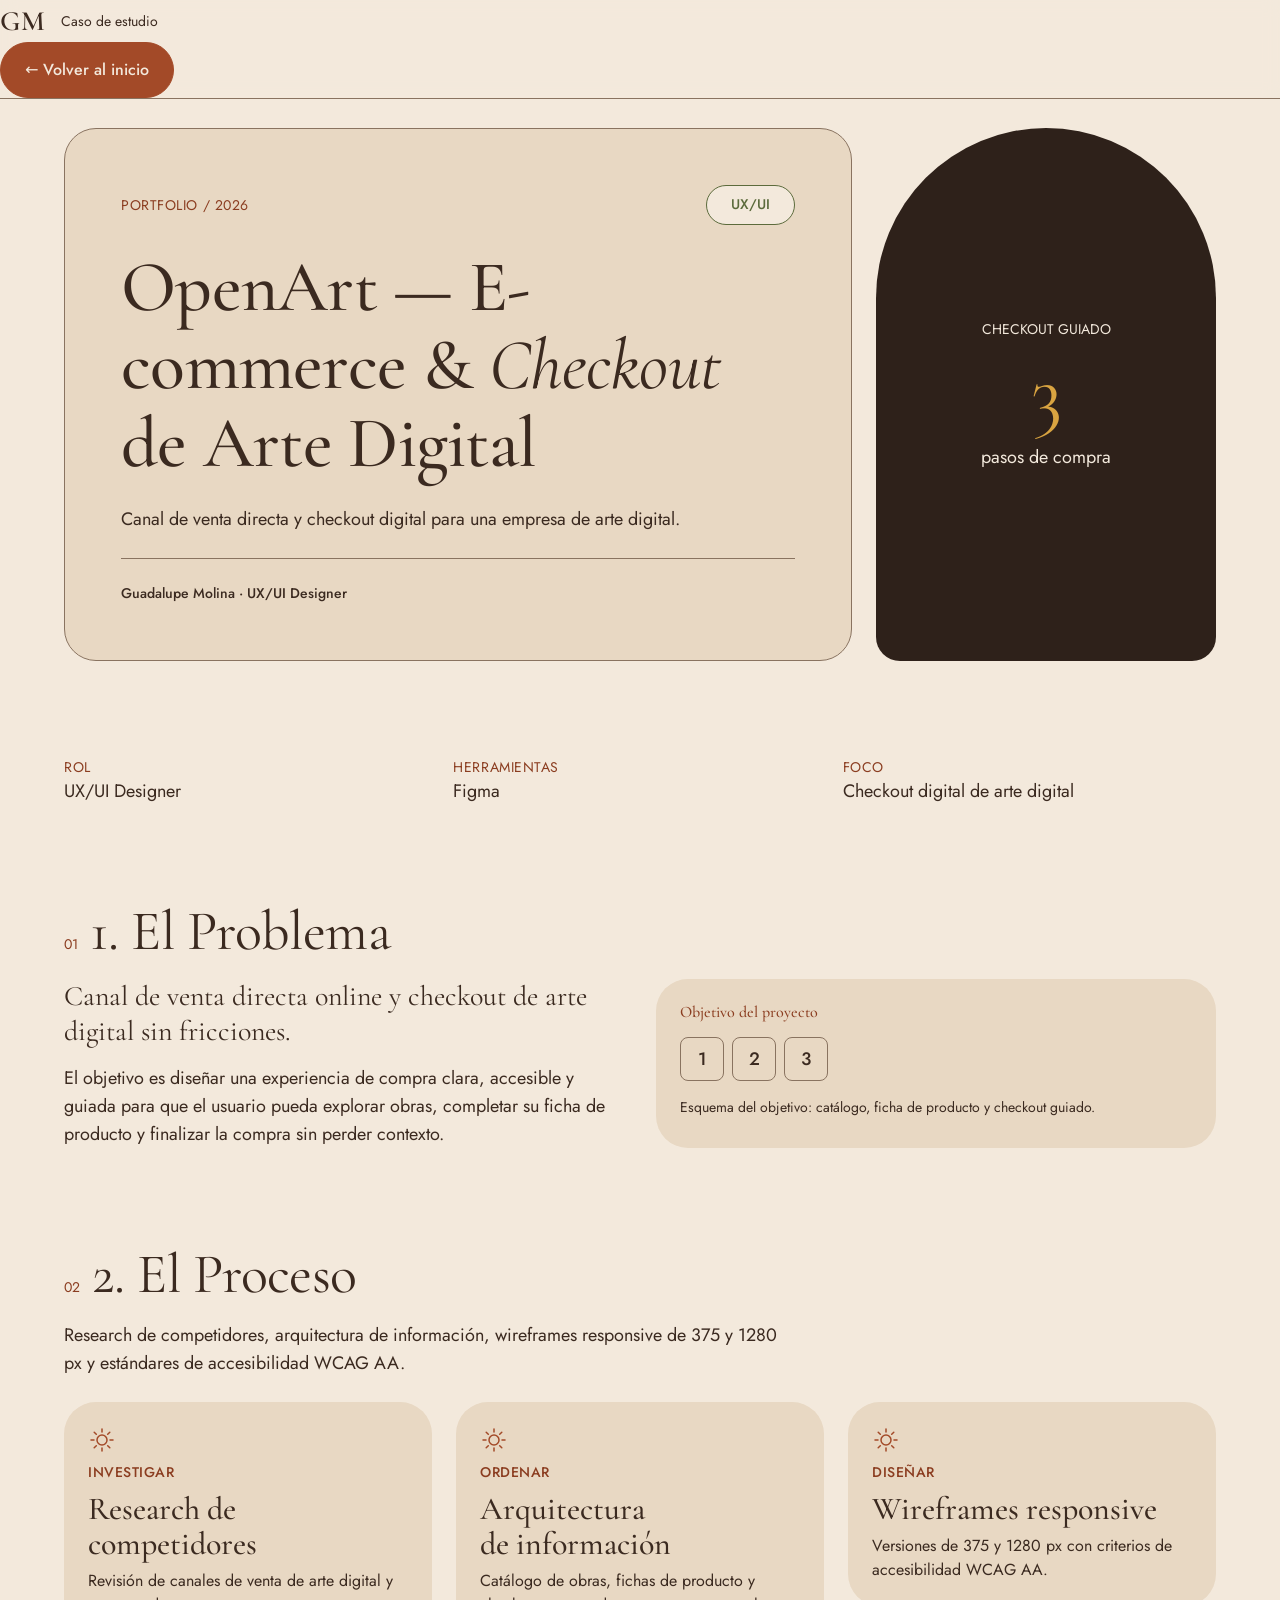
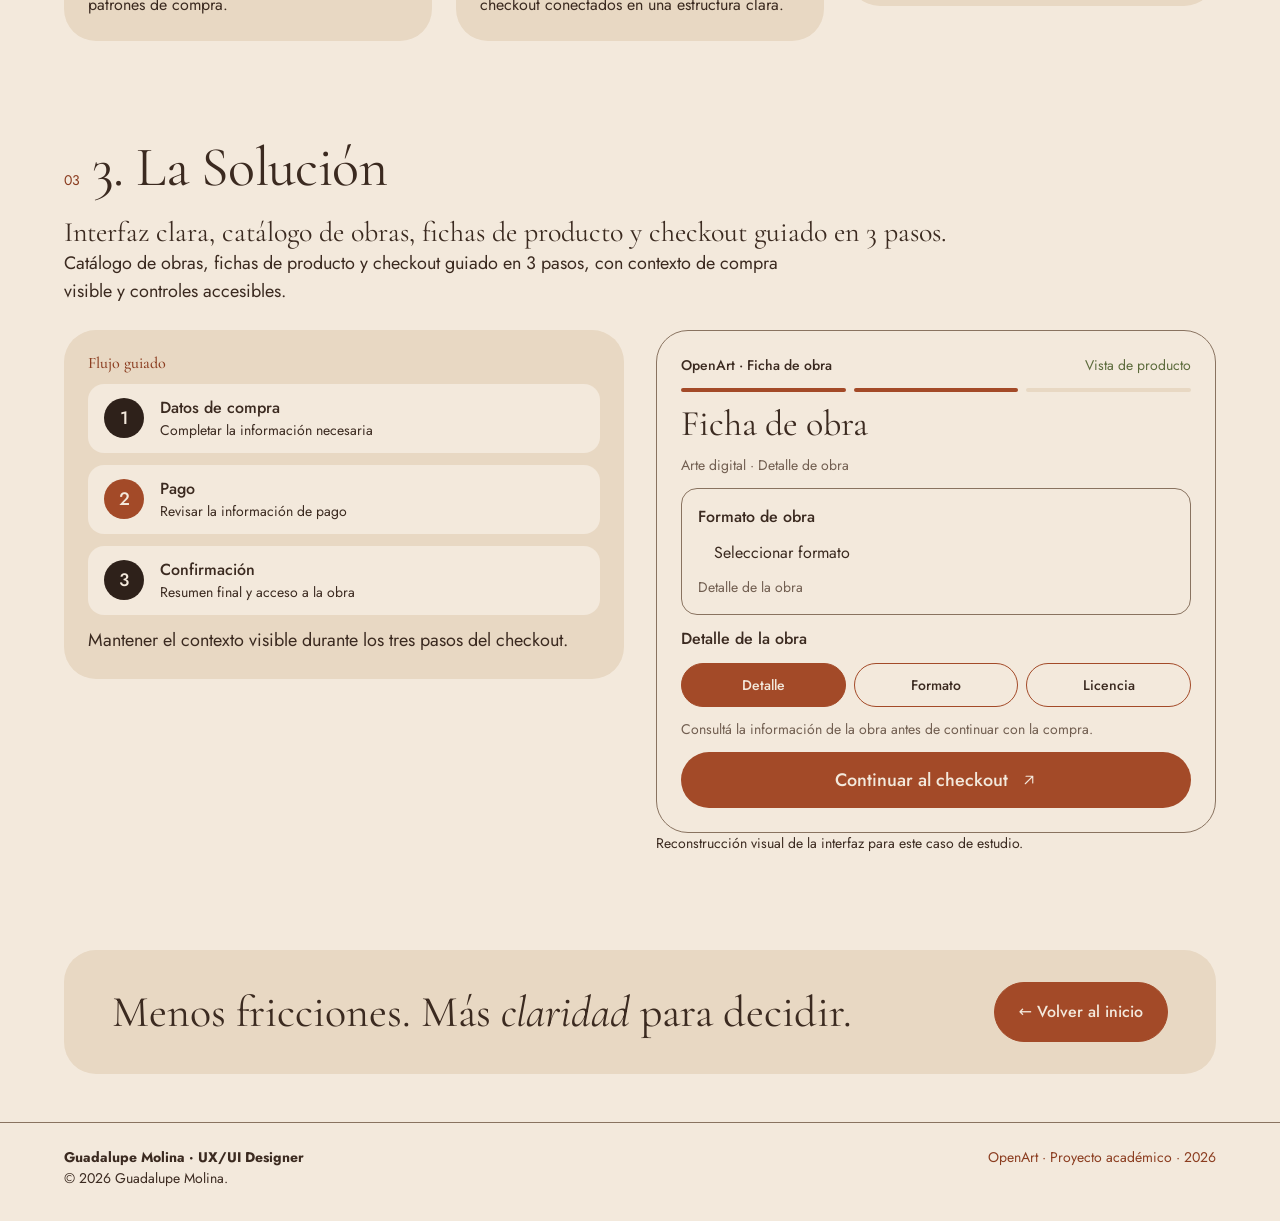
==== caso-openart.html @ b8a9cc5d "maquetas de la interfaz en el caso OpenArt y README actualizado" ====
<!DOCTYPE html>
<html lang="es">
<head>
  <meta charset="utf-8">
  <meta name="viewport" content="width=device-width, initial-scale=1">
  <title>OpenArt: E-commerce y checkout de arte digital · Caso de estudio</title>
  <meta name="description" content="Canal de venta directa y checkout guiado en 3 pasos para una empresa de arte digital. Caso de estudio UX/UI por Guadalupe Molina.">
  <meta name="theme-color" content="#f3e9dc">
  <link rel="icon" href="assets/favicon.svg" type="image/svg+xml">
  <link rel="preconnect" href="https://fonts.googleapis.com">
  <link rel="preconnect" href="https://fonts.gstatic.com" crossorigin>
  <link rel="stylesheet" href="https://fonts.googleapis.com/css2?family=Cormorant+Garamond:ital,wght@0,400;0,500;0,600;1,400&family=Jost:wght@400;500&display=swap">
  <link rel="stylesheet" href="css/tokens.css">
  <link rel="stylesheet" href="css/base.css">
  <link rel="stylesheet" href="css/components.css">
  <link rel="stylesheet" href="css/header.css">
  <link rel="stylesheet" href="css/hero.css">
  <link rel="stylesheet" href="css/case.css">
</head>
<body>
  <a class="skip-link" href="#contenido">Saltar al contenido</a>

  <header class="site-header site-header--case">
    <div class="site-header__wrap">
      <div class="case-brand">
        <a class="logo" href="index.html" aria-label="Guadalupe Molina, ir al inicio">GM</a>
        <span class="case-brand__label">Caso de estudio</span>
      </div>
      <a class="btn btn--primary" href="index.html#proyectos">← Volver al inicio</a>
    </div>
  </header>

  <main id="contenido">

    <section class="hero case-hero" aria-labelledby="caso-titulo">
      <div class="container hero__grid">
        <div class="hero__card">
          <div class="case-hero__top">
            <p class="case-hero__kicker">Portfolio / 2026</p>
            <p class="chip">UX/UI</p>
          </div>
          <h1 class="hero__title" id="caso-titulo">OpenArt — E-commerce &amp; <em>Checkout</em> de Arte Digital</h1>
          <p class="hero__lead">Canal de venta directa y checkout digital para una empresa de arte digital.</p>
          <hr class="case-hero__rule">
          <p class="case-hero__byline">Guadalupe Molina · UX/UI Designer</p>
        </div>
        <div class="case-arch surface-deep">
          <p class="case-arch__label">Checkout guiado</p>
          <p class="case-arch__value">3</p>
          <p>pasos de compra</p>
        </div>
      </div>
    </section>

    <section aria-label="Datos del proyecto">
      <div class="container">
        <dl class="case-facts">
          <div><dt>Rol</dt><dd>UX/UI Designer</dd></div>
          <div><dt>Herramientas</dt><dd>Figma</dd></div>
          <div><dt>Foco</dt><dd>Checkout digital de arte digital</dd></div>
        </dl>
      </div>
    </section>

    <section id="problema" aria-labelledby="problema-titulo">
      <div class="container">
        <div class="case-head"><span class="case-head__num" aria-hidden="true">01</span><h2 class="case-head__title" id="problema-titulo">1. El Problema</h2></div>
        <div class="case-split">
          <div class="case-split__copy">
            <p class="case-lead">Canal de venta directa online y checkout de arte digital sin fricciones.</p>
            <p class="case-text">El objetivo es diseñar una experiencia de compra clara, accesible y guiada para que el usuario pueda explorar obras, completar su ficha de producto y finalizar la compra sin perder contexto.</p>
          </div>
          <div class="case-card">
            <h3 class="case-card__title">Objetivo del proyecto</h3>
            <div class="case-boxes" aria-hidden="true"><span>1</span><span>2</span><span>3</span></div>
            <p class="case-caption">Esquema del objetivo: catálogo, ficha de producto y checkout guiado.</p>
          </div>
        </div>
      </div>
    </section>

    <section id="proceso" aria-labelledby="proceso-titulo">
      <div class="container">
        <div class="case-head"><span class="case-head__num" aria-hidden="true">02</span><h2 class="case-head__title" id="proceso-titulo">2. El Proceso</h2></div>
        <p class="case-text">Research de competidores, arquitectura de información, wireframes responsive de 375 y 1280 px y estándares de accesibilidad WCAG AA.</p>
        <ol class="case-steps">
          <li class="case-step">
            <svg class="deco-icon" viewBox="0 0 28 28" fill="none" stroke="currentColor" stroke-width="1.5" stroke-linecap="round" aria-hidden="true" focusable="false"><circle cx="14" cy="14" r="5"/><path d="M14 3v3M14 22v3M3 14h3M22 14h3M6.2 6.2l2.1 2.1M19.7 19.7l2.1 2.1M6.2 21.8l2.1-2.1M19.7 8.3l2.1-2.1"/></svg>
            <p class="case-step__kicker">Investigar</p>
            <h3 class="case-step__title">Research de competidores</h3>
            <p>Revisión de canales de venta de arte digital y patrones de compra.</p>
          </li>
          <li class="case-step">
            <svg class="deco-icon" viewBox="0 0 28 28" fill="none" stroke="currentColor" stroke-width="1.5" stroke-linecap="round" aria-hidden="true" focusable="false"><circle cx="14" cy="14" r="5"/><path d="M14 3v3M14 22v3M3 14h3M22 14h3M6.2 6.2l2.1 2.1M19.7 19.7l2.1 2.1M6.2 21.8l2.1-2.1M19.7 8.3l2.1-2.1"/></svg>
            <p class="case-step__kicker">Ordenar</p>
            <h3 class="case-step__title">Arquitectura de información</h3>
            <p>Catálogo de obras, fichas de producto y checkout conectados en una estructura clara.</p>
          </li>
          <li class="case-step">
            <svg class="deco-icon" viewBox="0 0 28 28" fill="none" stroke="currentColor" stroke-width="1.5" stroke-linecap="round" aria-hidden="true" focusable="false"><circle cx="14" cy="14" r="5"/><path d="M14 3v3M14 22v3M3 14h3M22 14h3M6.2 6.2l2.1 2.1M19.7 19.7l2.1 2.1M6.2 21.8l2.1-2.1M19.7 8.3l2.1-2.1"/></svg>
            <p class="case-step__kicker">Diseñar</p>
            <h3 class="case-step__title">Wireframes responsive</h3>
            <p>Versiones de 375 y 1280 px con criterios de accesibilidad WCAG AA.</p>
          </li>
        </ol>
      </div>
    </section>

    <section id="solucion" aria-labelledby="solucion-titulo">
      <div class="container">
        <div class="case-head"><span class="case-head__num" aria-hidden="true">03</span><h2 class="case-head__title" id="solucion-titulo">3. La Solución</h2></div>
        <p class="case-lead">Interfaz clara, catálogo de obras, fichas de producto y checkout guiado en 3 pasos.</p>
        <p class="case-text">Catálogo de obras, fichas de producto y checkout guiado en 3 pasos, con contexto de compra visible y controles accesibles.</p>
        <div class="case-solution">
          <div class="case-card case-flow">
            <h3 class="case-card__title">Flujo guiado</h3>
            <ol class="case-flow__list">
            <li class="case-flow__item"><span class="case-flow__num">1</span><div><p class="case-flow__name">Datos de compra</p><p class="case-flow__desc">Completar la información necesaria</p></div></li>
            <li class="case-flow__item case-flow__item--accent"><span class="case-flow__num">2</span><div><p class="case-flow__name">Pago</p><p class="case-flow__desc">Revisar la información de pago</p></div></li>
            <li class="case-flow__item"><span class="case-flow__num">3</span><div><p class="case-flow__name">Confirmación</p><p class="case-flow__desc">Resumen final y acceso a la obra</p></div></li>
            </ol>
            <p class="case-text">Mantener el contexto visible durante los tres pasos del checkout.</p>
          </div>
          <figure>
            <div class="mock" role="img" aria-label="Ficha de obra de OpenArt: progreso del checkout, formato de obra, pestañas Detalle, Formato y Licencia, y botón Continuar al checkout.">
              <p class="mock__bar"><span>OpenArt · Ficha de obra</span><span>Vista de producto</span></p>
              <div class="mock__progress"><span class="is-done"></span><span class="is-done"></span><span></span></div>
              <p class="mock__title">Ficha de obra</p>
              <p class="mock__sub">Arte digital · Detalle de obra</p>
              <div class="mock__select"><strong>Formato de obra</strong><span>Seleccionar formato</span><small>Detalle de la obra</small></div>
              <p class="mock__label">Detalle de la obra</p>
              <div class="mock__chips"><span class="is-on">Detalle</span><span>Formato</span><span>Licencia</span></div>
              <p class="mock__note">Consultá la información de la obra antes de continuar con la compra.</p>
              <p class="mock__cta">Continuar al checkout <svg class="btn__icon" viewBox="0 0 24 24" fill="none" stroke="currentColor" stroke-width="1.5" stroke-linecap="round" stroke-linejoin="round" aria-hidden="true" focusable="false"><path d="M7 17 17 7M8 7h9v9"/></svg></p>
            </div>
            <figcaption class="case-caption">Reconstrucción visual de la interfaz para este caso de estudio.</figcaption>
          </figure>
        </div>
      </div>
    </section>

    <section aria-label="Cierre del caso">
      <div class="container">
        <div class="case-end">
          <p class="case-end__text">Menos fricciones. Más <em>claridad</em> para decidir.</p>
          <a class="btn btn--primary" href="index.html#proyectos">← Volver al inicio</a>
        </div>
      </div>
    </section>

  </main>

  <footer>
    <div class="container case-footer">
      <div>
        <p><strong>Guadalupe Molina · UX/UI Designer</strong></p>
        <p>© 2026 Guadalupe Molina.</p>
      </div>
      <p class="case-footer__tag">OpenArt · Proyecto académico · 2026</p>
    </div>
  </footer>
</body>
</html>
---- css/tokens.css ----
/* ==========================================================================
   Design tokens — espejo de las variables de Figma
   (colección "Colors" y "Spacing and radius")
   ========================================================================== */
:root {
  /* Color · fondos (hoja 01 del Figma: Color y accesibilidad) */
  --bg-base: #f3e9dc;        /* Crema / fondo: canvas */
  --bg-surface: #e8d8c3;     /* Arena / fondo: tarjetas */
  --bg-deep: #2e211a;        /* Cacao / fondo: secciones profundas */

  /* Color · marca */
  --primary: #a34a28;        /* Primario: acción (default) */
  --primary-hover: #8b3d20;
  --primary-pressed: #713019;
  --secondary: #5c6b3c;      /* Secundario / éxito: oliva */
  --accent-gold: #d9a441;    /* Mostaza: SOLO sobre cacao */

  /* Color · texto y bordes */
  --text: #3b2a20;           /* Tinta */
  --text-muted: #715e50;     /* Muted: SOLO sobre crema (5.1:1); sobre arena da 4.4:1 */
  --text-on-primary: #f3e9dc;
  --text-on-deep: #f3e9dc;
  --border: #897360;         /* Borde / control (≥ 3:1) */

  /* Color · estados */
  --focus-ring: #2e211a;     /* 2 px + separación de 2 px */
  --focus-ring-on-deep: #f3e9dc;  /* anillo sobre superficies cacao */
  --disabled-bg: #ded3c4;
  --disabled-text: #918577;  /* exento de contraste; no interactivo */
  --success: #5c6b3c;
  --error: #a33928;

  /* Tipografía: Cormorant Garamond (titulares) × Jost (lectura e interfaz) */
  --font-display: "Cormorant Garamond", Georgia, "Times New Roman", serif;
  --font-body: "Jost", system-ui, -apple-system, "Segoe UI", sans-serif;

  /* Escala tipográfica — mobile 375 → desktop 1280 (hoja 02 del Figma) */
  --fs-display: clamp(3.25rem, 2.318rem + 3.978vw, 5.5rem);  /* 52 → 88 */
  --fs-h1: clamp(2.5rem, 1.878rem + 2.652vw, 4rem);  /* 40 → 64 */
  --fs-section: clamp(2.5rem, 2.086rem + 1.768vw, 3.5rem);  /* 40 → 56: título de sección (Figma) */
  --fs-h2: clamp(2rem, 1.689rem + 1.326vw, 2.75rem);  /* 32 → 44 */
  --fs-h3: clamp(1.5rem, 1.396rem + 0.442vw, 1.75rem);  /* 24 → 28 */
  --fs-body-l: clamp(1.25rem, 1.198rem + 0.221vw, 1.375rem);  /* 20 → 22 */
  --fs-body: clamp(1rem, 0.9482rem + 0.221vw, 1.125rem);  /* 16 → 18 */
  --fs-label: 1rem;       /* 16 */
  --fs-small: 0.875rem;   /* 14 */
  --fs-caption: 0.75rem;  /* 12 */

  /* Interlineado (multiplicador) */
  --lh-display: 1;
  --lh-h1: 1.05;
  --lh-h2: 1.1;
  --lh-h3: 1.15;
  --lh-body: 1.5;
  --lh-label: 1.25;
  --lh-small: 1.45;

  /* Espaciado (múltiplos de 4 / 8) */
  --space-1: 0.25rem;  /* 4 */
  --space-2: 0.5rem;   /* 8 */
  --space-3: 0.75rem;  /* 12 */
  --space-4: 1rem;     /* 16 */
  --space-6: 1.5rem;   /* 24 */
  --space-8: 2rem;     /* 32 */
  --space-12: 3rem;    /* 48 */
  --space-16: 4rem;    /* 64 */
  --space-24: 6rem;    /* 96 */

  /* Radios */
  --radius-sm: 0.5rem;   /* 8 */
  --radius-md: 1rem;     /* 16 */
  --radius-lg: 1.5rem;   /* 24 */
  --radius-xl: 2rem;     /* 32: tarjeta del hero en desktop */
  --radius-full: 999px;

  /* Layout */
  --container: 1152px;   /* 1280 − 2 × 64 de margen */
  --gutter: 1rem;        /* mobile: 16 */
  --header-h: 5.25rem;   /* mobile: 16 de margen + 68 de barra */
  --btn-h: 3.75rem;      /* alto de botón: 60 (Figma) */

  /* Movimiento */
  --ease: cubic-bezier(0.2, 0.7, 0.2, 1);
  --dur: 200ms;
}

@media (min-width: 48em) {   /* 768 px */
  :root { --gutter: 2rem; }
}
@media (min-width: 64em) {   /* 1024 px */
  :root { --header-h: 6.5rem; }   /* 16 de margen + 88 de barra */
}
@media (min-width: 80em) {   /* 1280 px */
  :root { --gutter: 4rem; }
}
---- css/base.css ----
/* ==========================================================================
   Base: reset, tipografía, foco visible, utilidades
   ========================================================================== */
*, *::before, *::after { box-sizing: border-box; }

html {
  scroll-behavior: smooth;
  -webkit-text-size-adjust: 100%;
  text-size-adjust: 100%;
}

body {
  margin: 0;
  background: var(--bg-base);
  color: var(--text);
  font-family: var(--font-body);
  font-size: var(--fs-body);
  font-weight: 400;
  line-height: var(--lh-body);
  -webkit-font-smoothing: antialiased;
}

img, svg, picture { display: block; max-width: 100%; height: auto; }

h1, h2, h3, p, ul, ol, figure { margin: 0; }
ul, ol { padding: 0; list-style: none; }

/* Titulares: Cormorant Garamond. La cursiva enfatiza UNA palabra con <em>. */
h1, h2, h3 {
  font-family: var(--font-display);
  text-wrap: balance;
}
h1 { font-size: var(--fs-display); font-weight: 500; line-height: var(--lh-display); letter-spacing: -0.01em; }
h2 { font-size: var(--fs-h2);      font-weight: 500; line-height: var(--lh-h2);      letter-spacing: -0.01em; }
h3 { font-size: var(--fs-h3);      font-weight: 600; line-height: var(--lh-h3); }
h1 em, h2 em, h3 em { font-style: italic; font-weight: 400; }

/* Estilos del Figma disponibles como clases (p. ej. un título grande que sigue siendo <h2>) */
.t-h1 { font-size: var(--fs-h1); line-height: var(--lh-h1); }
.t-body-l { font-size: var(--fs-body-l); }
.t-label { font-size: var(--fs-label); font-weight: 500; line-height: var(--lh-label); }
.t-small { font-size: var(--fs-small); line-height: var(--lh-small); }
.t-caption { font-size: var(--fs-caption); }

/* Longitud de línea sugerida: 45–75 caracteres */
p { text-wrap: pretty; max-width: 65ch; }

a { color: var(--secondary); text-underline-offset: 0.2em; }
a:hover { color: var(--primary-hover); }

button { font: inherit; color: inherit; }

/* Foco visible en todos los elementos interactivos */
:focus-visible {
  outline: 2px solid var(--focus-ring);
  outline-offset: 2px;
}
/* Sobre cacao el anillo cacao no se vería: se invierte a crema */
.surface-deep :focus-visible {
  outline-color: var(--focus-ring-on-deep);
}

/* Layout */
.container {
  width: 100%;
  max-width: calc(var(--container) + 2 * var(--gutter));
  margin-inline: auto;
  padding-inline: var(--gutter);
}

main > section {
  padding-block: var(--space-6);
  scroll-margin-top: var(--header-h);   /* el header fijo no tapa los títulos */
}
@media (min-width: 48em) {
  main > section { padding-block: var(--space-12); }
}

/* Utilidades */
.visually-hidden {
  position: absolute;
  width: 1px; height: 1px;
  margin: -1px; padding: 0;
  overflow: hidden;
  clip: rect(0 0 0 0);
  white-space: nowrap;
  border: 0;
}

.skip-link {
  position: absolute;
  top: var(--space-2);
  left: var(--space-2);
  z-index: 100;
  padding: var(--space-3) var(--space-6);
  background: var(--primary);
  color: var(--text-on-primary);
  font-weight: 600;
  border-radius: var(--radius-full);
  text-decoration: none;
  transform: translateY(-200%);
}
.skip-link:focus { transform: translateY(0); }

/* Movimiento reducido */
@media (prefers-reduced-motion: reduce) {
  html { scroll-behavior: auto; }
  *, *::before, *::after {
    animation-duration: 0.01ms !important;
    animation-iteration-count: 1 !important;
    transition-duration: 0.01ms !important;
  }
}
---- css/components.css ----
/* ==========================================================================
   Componentes — Botón (Figma: BOHO / Botón)
   Primario y secundario × default, hover, pressed, focus, disabled
   Alto 60 · padding lateral 24 · radio pill · Jost Medium 16
   ========================================================================== */
.btn {
  display: inline-flex;
  align-items: center;
  justify-content: center;
  gap: var(--space-3);
  min-height: var(--btn-h);
  padding: 0 var(--space-6);
  border: 1.5px solid transparent;
  border-radius: var(--radius-full);
  font-family: var(--font-body);
  font-size: var(--fs-label);
  font-weight: 500;
  line-height: var(--lh-label);
  text-decoration: none;
  white-space: nowrap;
  cursor: pointer;
  transition: background-color var(--dur) var(--ease),
              border-color var(--dur) var(--ease),
              color var(--dur) var(--ease);
}

/* Focus del Figma: aro de 2 px en cacao, separado 4 px del botón */
.btn:focus-visible { outline: 2px solid var(--focus-ring); outline-offset: 4px; }
.surface-deep .btn:focus-visible { outline-color: var(--focus-ring-on-deep); }

/* Ícono opcional (arrow-up-right, 18 px) */
.btn__icon { width: 1.125rem; height: 1.125rem; flex: none; }

/* Primario */
.btn--primary { background: var(--primary); border-color: var(--primary); color: var(--text-on-primary); }
.btn--primary:hover { background: var(--primary-hover); border-color: var(--primary-hover); color: var(--text-on-primary); }
.btn--primary:active { background: var(--primary-pressed); border-color: var(--primary-pressed); }

/* Secundario: contorno terracota sobre crema */
.btn--secondary { background: var(--bg-base); border-color: var(--primary); color: var(--text); }
.btn--secondary:hover { background: var(--bg-surface); color: var(--text); }
.btn--secondary:active { background: var(--bg-surface); border-color: var(--primary-pressed); }

/* Deshabilitado */
.btn[disabled],
.btn[aria-disabled="true"] {
  background: var(--disabled-bg);
  border-color: var(--disabled-bg);
  color: var(--disabled-text);
  cursor: not-allowed;
  pointer-events: none;
}

/* ==========================================================================
   Cabecera de sección (título + bajada) y Chip
   ========================================================================== */
.section-head { display: grid; gap: var(--space-4); margin-bottom: var(--space-6); }
.section-head__title {
  font-size: var(--fs-section);
  font-weight: 400;
  line-height: 1.2;
  letter-spacing: -0.01em;
}
.section-head__desc { color: var(--text-muted); font-size: var(--fs-label); line-height: 1.5; }

/* Chip (Figma: Tag-Chip) — etiqueta no interactiva, borde oliva */
.chip {
  display: inline-flex;
  align-items: center;
  justify-content: center;
  min-width: 8.75rem;              /* 140 */
  min-height: 2.75rem;             /* 44 */
  padding: 0.625rem 1.125rem;      /* 10 / 18 */
  background: var(--bg-base);
  border: 1px solid var(--secondary);
  border-radius: var(--radius-full);
  color: var(--secondary);
  font-size: var(--fs-small);
  font-weight: 500;
  line-height: 1.25;
  white-space: nowrap;
}

@media (min-width: 48em) {
  .section-head { margin-bottom: var(--space-8); }
  .section-head__title { line-height: 1.08; }
  .section-head__desc { display: none; }   /* el Figma desktop no la muestra */
}
---- css/header.css ----
/* ==========================================================================
   Header fijo: logo, navegación por anclas, GitHub, CTA y menú hamburguesa
   Mobile-first
   ========================================================================== */
.site-header {
  position: fixed;
  inset: 0 0 auto 0;
  z-index: 50;
  background: color-mix(in srgb, var(--bg-base) 92%, transparent);
  backdrop-filter: blur(8px);
  border-bottom: 1px solid var(--border);
}

.site-header__bar {
  display: flex;
  align-items: center;
  justify-content: space-between;
  gap: var(--space-4);
  min-height: calc(var(--header-h) - var(--space-4));
}

.logo {
  font-family: var(--font-display);
  font-size: var(--fs-h3);
  font-weight: 600;
  color: var(--text);
  text-decoration: none;
  letter-spacing: 0.02em;
}
.logo:hover { color: var(--primary); }

/* Botón hamburguesa (solo mobile) */
.nav-toggle {
  display: inline-grid;
  place-items: center;
  width: 2.75rem;
  height: 2.75rem;
  padding: 0;
  background: transparent;
  border: 2px solid var(--border);
  border-radius: var(--radius-full);
  cursor: pointer;
}
.nav-toggle__icon,
.nav-toggle__icon::before,
.nav-toggle__icon::after {
  display: block;
  width: 1.125rem;
  height: 2px;
  background: var(--text);
  border-radius: 2px;
  transition: transform var(--dur) var(--ease), background-color var(--dur) var(--ease);
}
.nav-toggle__icon { position: relative; }
.nav-toggle__icon::before,
.nav-toggle__icon::after { content: ""; position: absolute; left: 0; }
.nav-toggle__icon::before { top: -6px; }
.nav-toggle__icon::after  { top: 6px; }
.nav-toggle[aria-expanded="true"] .nav-toggle__icon { background: transparent; }
.nav-toggle[aria-expanded="true"] .nav-toggle__icon::before { transform: translateY(6px) rotate(45deg); }
.nav-toggle[aria-expanded="true"] .nav-toggle__icon::after  { transform: translateY(-6px) rotate(-45deg); }

/* Panel de navegación en mobile */
.site-nav {
  display: none;
  padding-block: var(--space-4) var(--space-6);
  border-top: 1px solid var(--border);
}
.site-nav.is-open { display: block; }

.site-nav__list { display: grid; gap: var(--space-1); }
.site-nav__link {
  display: block;
  padding: var(--space-3) var(--space-2);
  color: var(--text);
  font-size: var(--fs-body);
  text-decoration: none;
  border-radius: var(--radius-sm);
}
.site-nav__link:hover { color: var(--primary); background: var(--bg-surface); }
.site-nav__link[aria-current="true"] { color: var(--primary); font-weight: 500; }

.site-nav__actions {
  display: flex;
  align-items: center;
  gap: var(--space-4);
  margin-top: var(--space-4);
}

.icon-link {
  display: inline-grid;
  place-items: center;
  width: 2.75rem;
  height: 2.75rem;
  color: var(--text);
  border: 2px solid var(--border);
  border-radius: var(--radius-full);
}
.icon-link:hover { color: var(--text); background: var(--bg-surface); }
.icon-link svg { width: 1.25rem; height: 1.25rem; fill: currentColor; }

/* Desktop: barra horizontal, sin hamburguesa */
@media (min-width: 64em) {   /* 1024 px */
  .nav-toggle { display: none; }

  .site-nav,
  .site-nav.is-open {
    display: flex;
    align-items: center;
    flex: 1;
    justify-content: space-between;
    padding: 0;
    border-top: 0;
  }
  .site-nav__list { display: flex; gap: var(--space-1); margin-inline: auto; }
  .site-nav__link { padding: var(--space-2) var(--space-3); font-size: var(--fs-label); }
  .site-nav__actions { margin-top: 0; }
}

/* En mobile el panel cae debajo de la barra */
@media (max-width: 63.99em) {
  .site-header .container { display: block; }
}

/* El header es fijo: la primera sección deja lugar para que no tape el título */
main > section:first-child { padding-top: calc(var(--header-h) + var(--space-8)); }

/* Estado :active en los controles del header (lo pide la consigna) */
.nav-toggle:hover, .icon-link:hover { background: var(--bg-surface); }
.nav-toggle:active, .icon-link:active { background: var(--bg-surface); border-color: var(--text); }
.site-nav__link:active { background: var(--bg-surface); color: var(--primary-pressed); }
---- css/hero.css ----
/* ==========================================================================
   Hero (#inicio) — Figma: "Hero card" + "Retrato en arco"
   Mobile: tarjeta arriba, retrato abajo · Desktop: tarjeta + retrato de 340 px
   ========================================================================== */
main > section.hero {
  padding-top: calc(var(--header-h) + var(--space-4));
}

.hero__grid {
  display: grid;
  gap: var(--space-6);
}

.hero__card {
  display: flex;
  flex-direction: column;
  justify-content: flex-end;
  gap: var(--space-6);
  padding: var(--space-6);
  background: var(--bg-surface);
  border: 1px solid var(--border);
  border-radius: var(--radius-lg);
}

/* Disponibilidad + ubicación */
.hero__meta {
  display: flex;
  flex-direction: column;
  gap: var(--space-2);
  max-width: none;
  font-size: var(--fs-caption);
  font-weight: 500;
  line-height: 1.35;
  color: var(--text);
}
.hero__status { color: var(--primary-hover); }

/* Título: 40 → 72 px (Cormorant Garamond Medium) */
.hero__title {
  font-size: clamp(2.5rem, 1.671rem + 3.536vw, 4.5rem);
  line-height: 1.08;
  text-wrap: wrap;
}
.hero__name { display: block; }

.hero__lead {
  max-width: none;
  font-size: var(--fs-body);
  line-height: 1.55;
}

.hero__cta {
  display: flex;
  flex-direction: column;
  gap: var(--space-3);
}

/* Retrato en arco: borde #715e50, radio superior = mitad del ancho */
.hero__portrait {
  position: relative;
  width: min(100%, 21.4375rem);    /* 343 */
  height: 25rem;                   /* 400 */
  margin-inline: auto;
  overflow: hidden;
  border: 1px solid var(--text-muted);
  border-radius: 171px 171px var(--radius-lg) var(--radius-lg);
}
.hero__portrait img {
  position: absolute;
  inset: 0;
  width: 100%;
  height: 100%;
  max-width: none;
  object-fit: cover;
}

@media (min-width: 48em) {
  .hero__cta { flex-direction: row; flex-wrap: wrap; }
  .hero__cta .btn { min-width: 13.75rem; }   /* 220 */
}

@media (min-width: 64em) {
  main > section.hero { padding-top: calc(var(--header-h) + var(--space-6)); }

  .hero__grid {
    grid-template-columns: minmax(0, 1fr) 21.25rem;   /* 340 */
    align-items: stretch;
  }
  .hero__card {
    min-height: 29.5rem;           /* 472 */
    padding: 3.5rem;               /* 56 */
    border-radius: var(--radius-xl);
  }
  .hero__meta { flex-direction: row; gap: var(--space-6); }
  .hero__name { display: inline; }

  .hero__portrait {
    width: auto;
    height: auto;
    margin-inline: 0;
    border-width: 3px;
    border-radius: 170px 170px var(--radius-lg) var(--radius-lg);
  }
}
---- css/case.css ----
/* ==========================================================================
   Caso de estudio (caso-openart.html) — sigue el Figma "Caso de estudio"
   Usa solo tokens. Carga también hero.css (tarjeta + grilla de la portada).
   ========================================================================== */

/* Header: logo + etiqueta, y botón de volver */
.site-header--case .site-header__wrap { justify-content: space-between; }
.case-brand { display: flex; align-items: center; gap: var(--space-4); }
.case-brand__label { font-size: var(--fs-small); }
.site-header--case .btn { min-height: 2.75rem; padding-inline: var(--space-4); }
@media (min-width: 64em) { .site-header--case .btn { min-height: 3.5rem; padding-inline: var(--space-6); } }

/* Portada */
.case-hero__top { display: flex; align-items: center; justify-content: space-between; gap: var(--space-4); }
.case-hero__kicker { max-width: none; font-size: var(--fs-small); letter-spacing: 0.04em; text-transform: uppercase; color: var(--primary-hover); }
.case-hero .chip { min-width: 0; min-height: 2.5rem; padding-inline: var(--space-6); }
.case-hero__rule { height: 1px; margin: 0; border: 0; background: var(--border); }
.case-hero__byline { max-width: none; font-size: var(--fs-small); font-weight: 500; }

.case-arch {
  display: grid; place-content: center; gap: var(--space-3);
  width: min(100%, 21.4375rem); min-height: 20rem; margin-inline: auto;
  text-align: center;
  background: var(--bg-deep); color: var(--text-on-deep);
  border-radius: 171px 171px var(--radius-lg) var(--radius-lg);
}
.case-arch p { max-width: none; }
.case-arch__label { font-size: var(--fs-small); text-transform: uppercase; }
.case-arch__value { font-family: var(--font-display); font-size: 5rem; line-height: 1; color: var(--accent-gold); }
@media (min-width: 64em) { .case-arch { width: auto; min-height: 0; margin-inline: 0; border-radius: 170px 170px var(--radius-lg) var(--radius-lg); } }

/* Datos del proyecto */
.case-facts { display: grid; gap: var(--space-4); margin: 0; }
.case-facts dt { font-size: var(--fs-small); letter-spacing: 0.04em; text-transform: uppercase; color: var(--primary-hover); }
.case-facts dd { margin: 0; font-size: var(--fs-body); }
@media (min-width: 48em) { .case-facts { grid-template-columns: repeat(3, minmax(0, 1fr)); } }

/* Cabecera de cada sección numerada */
.case-head { display: flex; align-items: baseline; gap: var(--space-3); margin-bottom: var(--space-4); }
.case-head__num { font-size: var(--fs-small); color: var(--primary-hover); }
.case-head__title { font-size: var(--fs-section); font-weight: 400; line-height: 1.1; }
.case-lead { font-family: var(--font-display); font-size: var(--fs-h3); line-height: 1.25; max-width: none; }
.case-text { font-size: var(--fs-body); line-height: 1.55; }

/* 1. Problema */
.case-split { display: grid; gap: var(--space-6); }
.case-split__copy { display: grid; gap: var(--space-4); align-content: start; }
.case-card { display: grid; gap: var(--space-4); align-content: start; padding: var(--space-6); background: var(--bg-surface); border-radius: var(--radius-xl); }
.case-card__title { font-size: var(--fs-label); font-weight: 500; color: var(--primary-hover); }
.case-boxes { display: flex; gap: var(--space-2); }
.case-boxes span { display: grid; place-items: center; width: 2.75rem; height: 2.75rem; border: 1px solid var(--border); border-radius: var(--radius-sm); font-weight: 500; }
.case-caption { max-width: none; font-size: var(--fs-small); }
@media (min-width: 64em) { .case-split { grid-template-columns: minmax(0, 1fr) minmax(0, 1fr); gap: var(--space-8); } }

/* 2. Proceso */
.deco-icon { width: 1.75rem; height: 1.75rem; color: var(--primary); }
.case-steps { display: grid; gap: var(--space-4); align-items: start; margin-top: var(--space-6); }
.case-step { display: grid; gap: var(--space-2); padding: var(--space-6); background: var(--bg-surface); border-radius: var(--radius-xl); }
.case-step__kicker { font-size: var(--fs-small); font-weight: 500; letter-spacing: 0.04em; text-transform: uppercase; color: var(--primary-hover); }
.case-step__title { font-size: 2rem; font-weight: 500; line-height: 1.1; }
.case-step p:last-child { max-width: none; font-size: var(--fs-label); line-height: 1.5; }
@media (min-width: 48em) { .case-steps { grid-template-columns: repeat(3, minmax(0, 1fr)); gap: var(--space-6); } }

/* 3. Solución */
.case-solution { display: grid; gap: var(--space-6); margin-top: var(--space-6); align-items: start; }
.case-flow { display: grid; gap: var(--space-3); }
.case-flow__list { display: grid; gap: var(--space-3); }
.case-flow__item { display: flex; align-items: center; gap: var(--space-4); padding: var(--space-3) var(--space-4); background: var(--bg-base); border-radius: var(--radius-md); }
.case-flow__num { display: grid; place-items: center; flex: none; width: 2.5rem; height: 2.5rem; background: var(--bg-deep); color: var(--text-on-deep); border-radius: 50%; font-weight: 500; }
.case-flow__item--accent .case-flow__num { background: var(--primary); color: var(--text-on-primary); }
.case-flow__name { font-size: var(--fs-label); font-weight: 500; }
.case-flow__desc { max-width: none; font-size: var(--fs-small); }

/* Maqueta decorativa de la ficha de obra */
.mock { display: grid; gap: var(--space-3); padding: var(--space-6); background: var(--bg-base); border: 1px solid var(--border); border-radius: var(--radius-xl); }
.mock p { max-width: none; }
.mock__bar { display: flex; justify-content: space-between; gap: var(--space-3); font-size: var(--fs-small); font-weight: 500; }
.mock__bar span:last-child { color: var(--secondary); font-weight: 400; }
.mock__progress { display: grid; grid-template-columns: repeat(3, 1fr); gap: var(--space-2); }
.mock__progress span { height: 4px; background: var(--bg-surface); border-radius: 2px; }
.mock__progress .is-done { background: var(--primary); }
.mock__title { font-family: var(--font-display); font-size: 2.25rem; font-weight: 400; line-height: 1.1; }
.mock__sub { font-size: var(--fs-small); color: var(--text-muted); }
.mock__select { display: grid; gap: var(--space-3); padding: var(--space-4); border: 1px solid var(--border); border-radius: var(--radius-md); }
.mock__select strong { font-size: var(--fs-label); font-weight: 500; }
.mock__select span { padding-left: var(--space-4); font-size: var(--fs-label); }
.mock__select small { font-size: var(--fs-small); color: var(--text-muted); }
.mock__label { font-size: var(--fs-label); font-weight: 500; }
.mock__chips { display: grid; grid-template-columns: repeat(3, 1fr); gap: var(--space-2); }
.mock__chips span { display: grid; place-items: center; min-height: 2.75rem; border: 1px solid var(--primary); border-radius: var(--radius-full); font-size: var(--fs-small); font-weight: 500; }
.mock__chips .is-on { background: var(--primary); color: var(--text-on-primary); }
.mock__note { font-size: var(--fs-small); color: var(--text-muted); }
.mock__cta { display: flex; align-items: center; justify-content: center; gap: var(--space-3); min-height: 3.5rem; background: var(--primary); color: var(--text-on-primary); border-radius: var(--radius-full); font-weight: 500; }
@media (min-width: 64em) { .case-solution { grid-template-columns: minmax(0, 1fr) minmax(0, 1fr); gap: var(--space-8); } }

/* Cierre y pie */
.case-end { display: grid; gap: var(--space-4); align-items: center; padding: var(--space-6); background: var(--bg-surface); border-radius: var(--radius-xl); }
.case-end__text { font-family: var(--font-display); font-size: var(--fs-h2); line-height: 1.1; }
.case-end__text em { font-style: italic; }
.case-footer { display: grid; gap: var(--space-2); padding-block: var(--space-6) var(--space-8); border-top: 1px solid var(--border); font-size: var(--fs-small); }
.case-footer p { max-width: none; }
.case-footer__tag { color: var(--primary-hover); }
@media (min-width: 64em) {
  .case-end { grid-template-columns: 1fr auto; padding: var(--space-8) 3rem; }
  .case-footer { grid-template-columns: 1fr auto; }
}
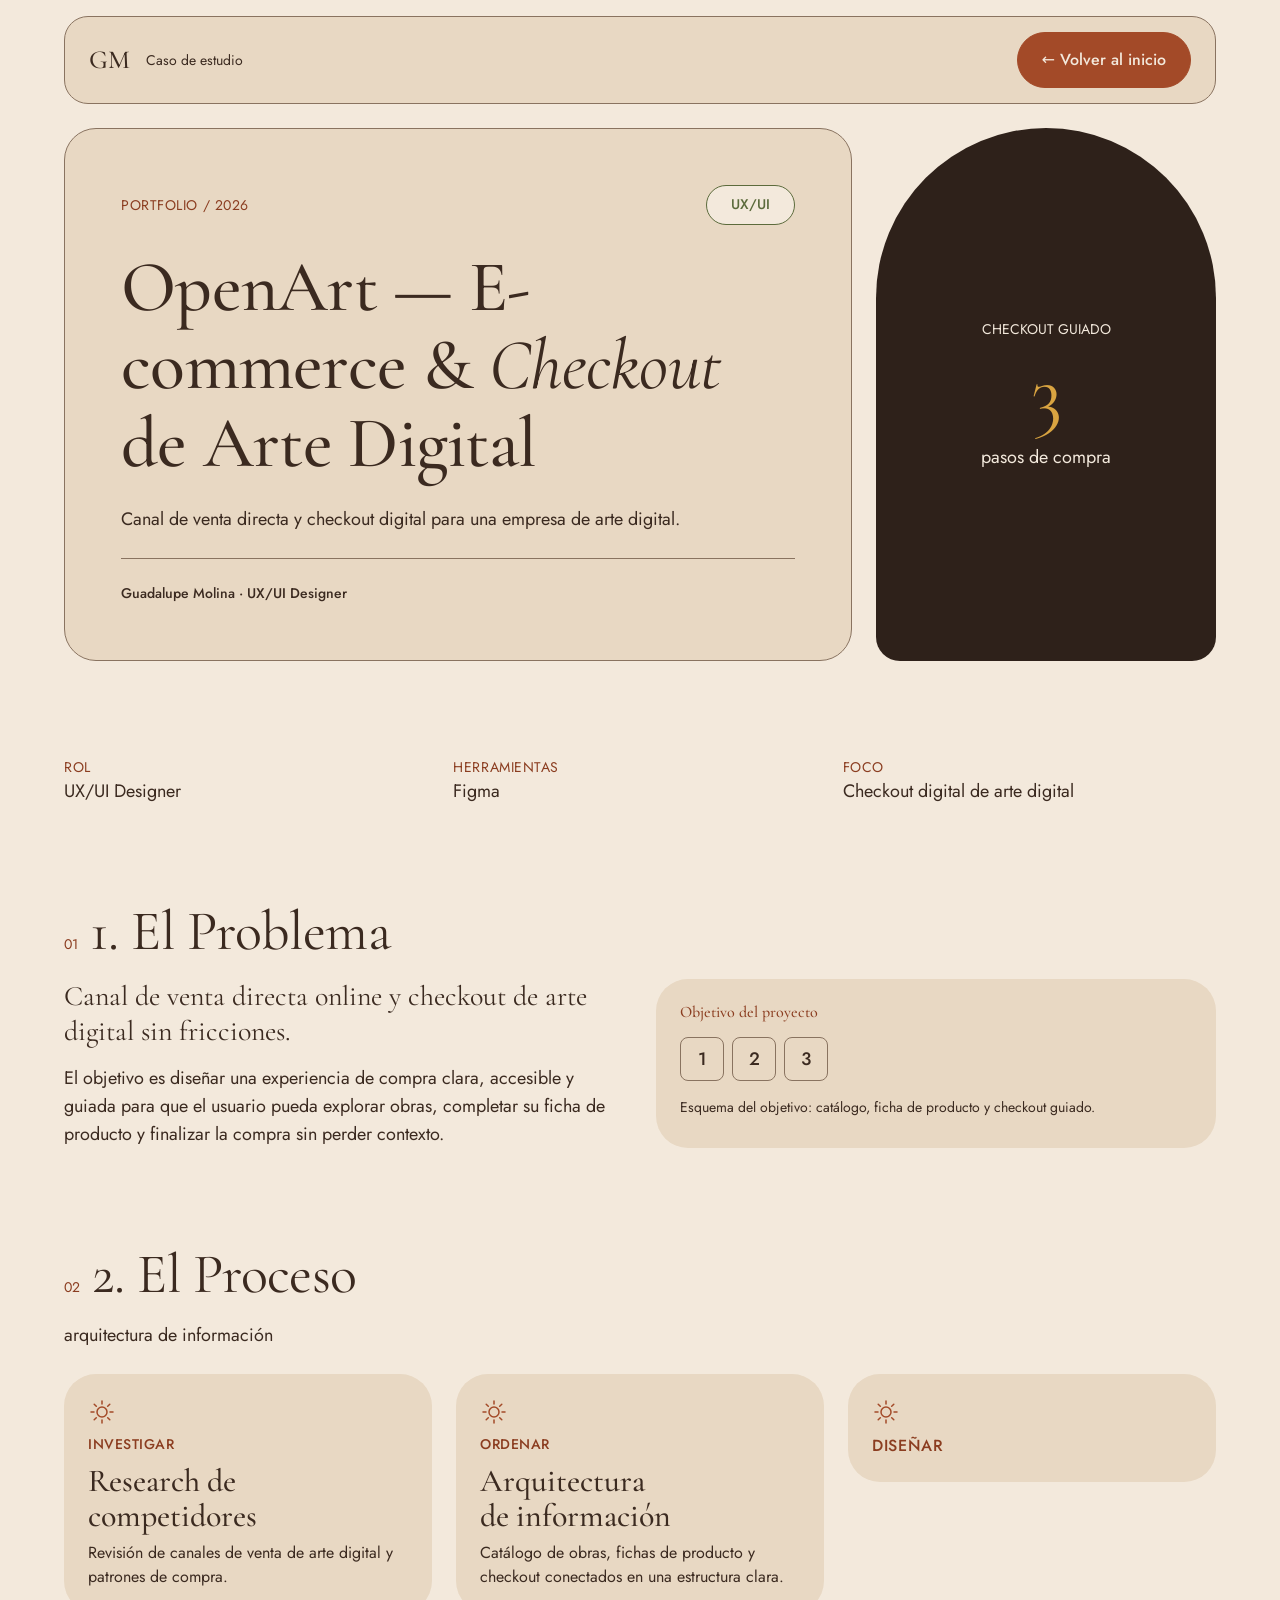
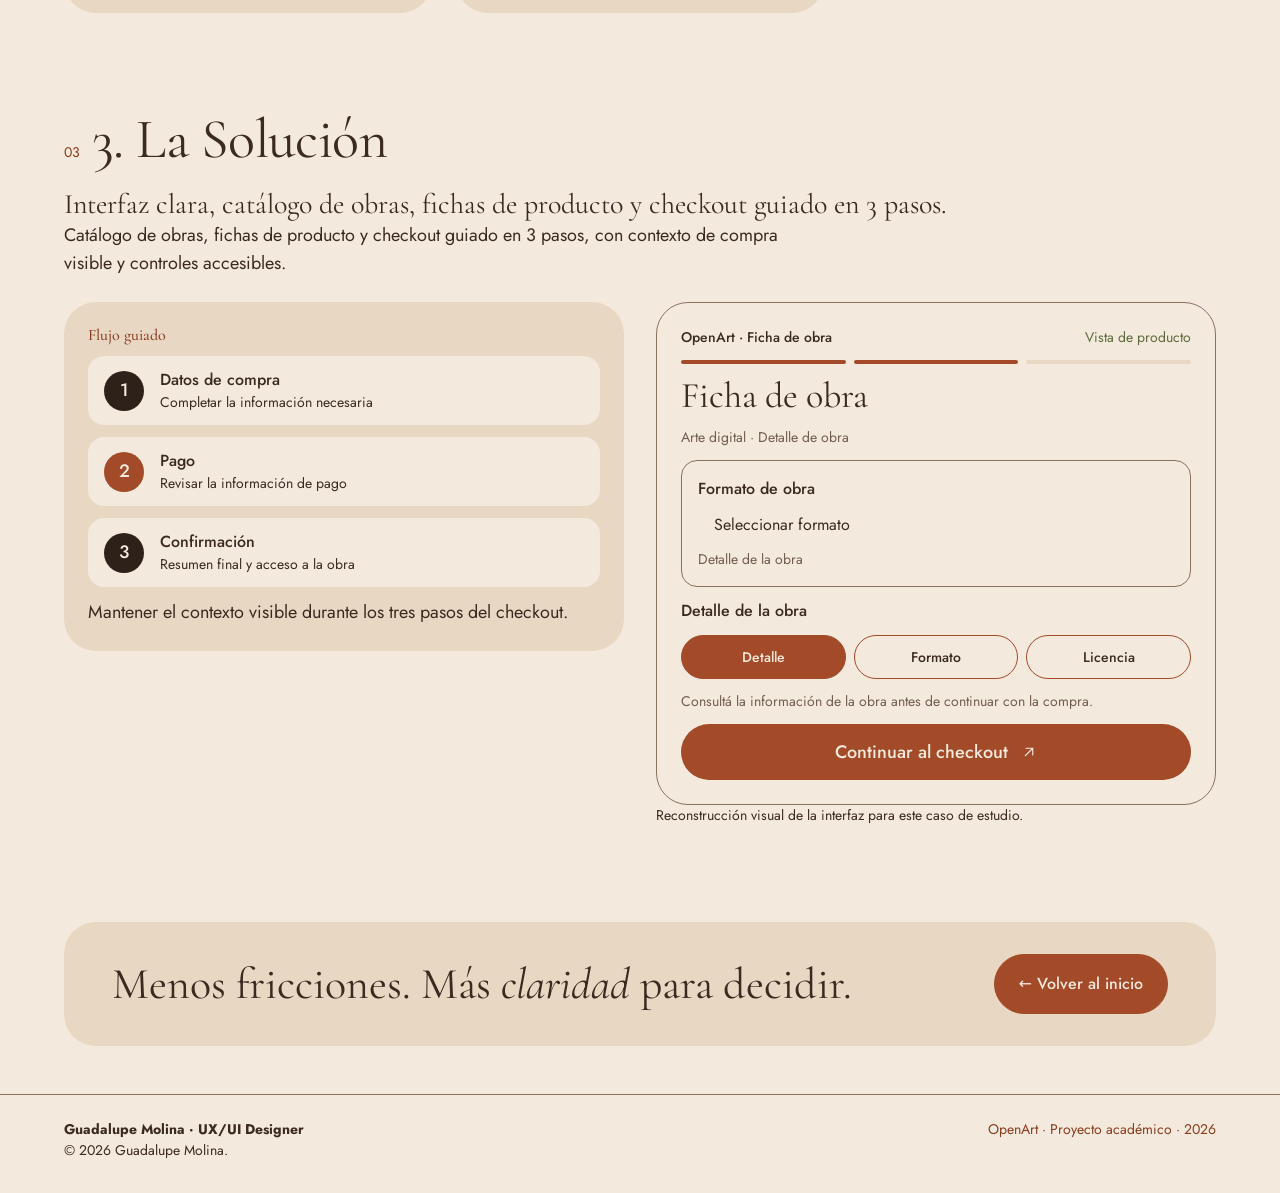
==== commit 6546dddd: "Fix: detalles" ====
--- a/caso-openart.html
+++ b/caso-openart.html
@@ -82,7 +82,7 @@
     <section id="proceso" aria-labelledby="proceso-titulo">
       <div class="container">
         <div class="case-head"><span class="case-head__num" aria-hidden="true">02</span><h2 class="case-head__title" id="proceso-titulo">2. El Proceso</h2></div>
-        <p class="case-text">Research de competidores, arquitectura de información, wireframes responsive de 375 y 1280 px y estándares de accesibilidad WCAG AA.</p>
+        <p class="case-text">arquitectura de información</p>
         <ol class="case-steps">
           <li class="case-step">
             <svg class="deco-icon" viewBox="0 0 28 28" fill="none" stroke="currentColor" stroke-width="1.5" stroke-linecap="round" aria-hidden="true" focusable="false"><circle cx="14" cy="14" r="5"/><path d="M14 3v3M14 22v3M3 14h3M22 14h3M6.2 6.2l2.1 2.1M19.7 19.7l2.1 2.1M6.2 21.8l2.1-2.1M19.7 8.3l2.1-2.1"/></svg>
@@ -99,8 +99,6 @@
           <li class="case-step">
             <svg class="deco-icon" viewBox="0 0 28 28" fill="none" stroke="currentColor" stroke-width="1.5" stroke-linecap="round" aria-hidden="true" focusable="false"><circle cx="14" cy="14" r="5"/><path d="M14 3v3M14 22v3M3 14h3M22 14h3M6.2 6.2l2.1 2.1M19.7 19.7l2.1 2.1M6.2 21.8l2.1-2.1M19.7 8.3l2.1-2.1"/></svg>
             <p class="case-step__kicker">Diseñar</p>
-            <h3 class="case-step__title">Wireframes responsive</h3>
-            <p>Versiones de 375 y 1280 px con criterios de accesibilidad WCAG AA.</p>
           </li>
         </ol>
       </div>
--- a/css/tokens.css
+++ b/css/tokens.css
@@ -1,7 +1,3 @@
-/* ==========================================================================
-   Design tokens — espejo de las variables de Figma
-   (colección "Colors" y "Spacing and radius")
-   ========================================================================== */
 :root {
   /* Color · fondos (hoja 01 del Figma: Color y accesibilidad) */
   --bg-base: #f3e9dc;        /* Crema / fondo: canvas */
--- a/css/components.css
+++ b/css/components.css
@@ -1,8 +1,3 @@
-/* ==========================================================================
-   Componentes — Botón (Figma: BOHO / Botón)
-   Primario y secundario × default, hover, pressed, focus, disabled
-   Alto 60 · padding lateral 24 · radio pill · Jost Medium 16
-   ========================================================================== */
 .btn {
   display: inline-flex;
   align-items: center;
@@ -85,4 +80,14 @@
   .section-head { margin-bottom: var(--space-8); }
   .section-head__title { line-height: 1.08; }
   .section-head__desc { display: none; }   /* el Figma desktop no la muestra */
+}
+
+/* Cabecera partida (Proyectos): título a la izquierda, bajada a la derecha */
+@media (min-width: 48em) {
+  .section-head--split {
+    grid-template-columns: minmax(0, 1fr) minmax(0, 22.5rem);   /* bajada de 360 */
+    align-items: end;
+    gap: var(--space-6);
+  }
+  .section-head--split .section-head__desc { display: block; }
 }
--- a/css/header.css
+++ b/css/header.css
@@ -1,53 +1,72 @@
 /* ==========================================================================
-   Header fijo: logo, navegación por anclas, GitHub, CTA y menú hamburguesa
-   Mobile-first
+   Navbar fija (Figma: "Navbar fija") — tarjeta flotante arena
+   Mobile-first: logo + botón de menú; el menú abre como tarjeta cacao.
+   Desktop (≥ 1024 px): logo, links, GitHub y "Escribime" en una fila.
    ========================================================================== */
 .site-header {
   position: fixed;
-  inset: 0 0 auto 0;
+  top: var(--space-4);
+  left: 0;
+  right: 0;
   z-index: 50;
-  background: color-mix(in srgb, var(--bg-base) 92%, transparent);
-  backdrop-filter: blur(8px);
-  border-bottom: 1px solid var(--border);
-}
-
-.site-header__bar {
+  padding-inline: var(--gutter);
+  pointer-events: none;            /* solo la tarjeta recibe clics */
+}
+
+.site-header__wrap {
+  pointer-events: auto;
+  position: relative;
   display: flex;
   align-items: center;
   justify-content: space-between;
   gap: var(--space-4);
-  min-height: calc(var(--header-h) - var(--space-4));
-}
-
+  max-width: var(--container);
+  min-height: 4.25rem;             /* 68 */
+  margin-inline: auto;
+  padding: var(--space-3) var(--space-4);
+  background: var(--bg-surface);
+  border: 1px solid var(--border);
+  border-radius: var(--radius-lg);
+  transition: background-color var(--dur) var(--ease);
+}
+
+/* Logo */
 .logo {
   font-family: var(--font-display);
-  font-size: var(--fs-h3);
-  font-weight: 600;
+  font-size: 1.5rem;               /* 24 */
+  font-weight: 500;
+  line-height: 2rem;
   color: var(--text);
   text-decoration: none;
-  letter-spacing: 0.02em;
-}
-.logo:hover { color: var(--primary); }
-
-/* Botón hamburguesa (solo mobile) */
+  white-space: nowrap;
+}
+.logo:hover { color: var(--primary-hover); }
+
+/* Botón de menú (solo mobile) */
 .nav-toggle {
   display: inline-grid;
   place-items: center;
+  flex: none;
   width: 2.75rem;
   height: 2.75rem;
   padding: 0;
-  background: transparent;
-  border: 2px solid var(--border);
+  background: var(--bg-base);
+  border: 1.5px solid var(--border);
   border-radius: var(--radius-full);
+  color: var(--text);
   cursor: pointer;
-}
+  transition: background-color var(--dur) var(--ease);
+}
+.nav-toggle:hover { background: var(--bg-surface); }
+.nav-toggle:active { background: var(--bg-surface); border-color: var(--text); }
+
 .nav-toggle__icon,
 .nav-toggle__icon::before,
 .nav-toggle__icon::after {
   display: block;
   width: 1.125rem;
   height: 2px;
-  background: var(--text);
+  background: currentColor;
   border-radius: 2px;
   transition: transform var(--dur) var(--ease), background-color var(--dur) var(--ease);
 }
@@ -60,72 +79,138 @@
 .nav-toggle[aria-expanded="true"] .nav-toggle__icon::before { transform: translateY(6px) rotate(45deg); }
 .nav-toggle[aria-expanded="true"] .nav-toggle__icon::after  { transform: translateY(-6px) rotate(-45deg); }
 
-/* Panel de navegación en mobile */
+/* Menú abierto: la barra pasa a cacao, como en el Figma */
+.site-header.is-open .site-header__wrap { background: var(--bg-deep); }
+.site-header.is-open .logo { color: var(--text-on-deep); }
+.site-header.is-open .nav-toggle { background: var(--bg-surface); }
+
+/* Panel del menú (mobile): tarjeta cacao debajo de la barra */
 .site-nav {
   display: none;
-  padding-block: var(--space-4) var(--space-6);
-  border-top: 1px solid var(--border);
-}
-.site-nav.is-open { display: block; }
-
-.site-nav__list { display: grid; gap: var(--space-1); }
-.site-nav__link {
-  display: block;
-  padding: var(--space-3) var(--space-2);
-  color: var(--text);
-  font-size: var(--fs-body);
+  position: absolute;
+  top: calc(100% + 1.25rem);
+  left: 0;
+  right: 0;
+  flex-direction: column;
+  gap: var(--space-3);
+  max-height: calc(100dvh - 8rem);
+  overflow-y: auto;
+  padding: 1.25rem;
+  background: var(--bg-deep);
+  border: 1px solid var(--border);
+  border-radius: var(--radius-lg);
+  color: var(--text-on-deep);
+}
+.site-nav.is-open { display: flex; }
+.site-nav :focus-visible { outline-color: var(--focus-ring-on-deep); }
+
+.site-nav__label {
+  font-size: var(--fs-caption);
+  line-height: 1.5;
+  text-transform: uppercase;
+  letter-spacing: 0.04em;
+}
+
+.site-nav__link,
+.github-link {
+  display: flex;
+  align-items: center;
+  min-height: 3rem;
+  font-family: var(--font-display);
+  font-size: 2rem;                 /* 32 */
+  font-weight: 500;
+  line-height: 2.5rem;
+  color: var(--text-on-deep);
   text-decoration: none;
-  border-radius: var(--radius-sm);
-}
-.site-nav__link:hover { color: var(--primary); background: var(--bg-surface); }
-.site-nav__link[aria-current="true"] { color: var(--primary); font-weight: 500; }
+}
+.site-nav__link:hover,
+.github-link:hover { color: var(--accent-gold); }
+.site-nav__link:active,
+.github-link:active { color: var(--accent-gold); opacity: .8; }
+.site-nav__link[aria-current="true"] { color: var(--accent-gold); }
 
 .site-nav__actions {
   display: flex;
-  align-items: center;
-  gap: var(--space-4);
-  margin-top: var(--space-4);
-}
-
-.icon-link {
-  display: inline-grid;
-  place-items: center;
-  width: 2.75rem;
-  height: 2.75rem;
-  color: var(--text);
-  border: 2px solid var(--border);
-  border-radius: var(--radius-full);
-}
-.icon-link:hover { color: var(--text); background: var(--bg-surface); }
-.icon-link svg { width: 1.25rem; height: 1.25rem; fill: currentColor; }
-
-/* Desktop: barra horizontal, sin hamburguesa */
+  flex-direction: column;
+  gap: var(--space-3);
+  padding-top: var(--space-3);
+  border-top: 1px solid var(--border);
+}
+.site-nav__actions .btn { width: 100%; }
+
+.github-link svg { display: none; }
+
+/* Desktop: una sola fila dentro de la tarjeta */
 @media (min-width: 64em) {   /* 1024 px */
+  .site-header__wrap {
+    min-height: 5.5rem;            /* 88 */
+    padding: var(--space-3) var(--space-6);
+  }
+  .logo { font-size: 1.625rem; }   /* 26 */
+  .logo__name { display: none; }
   .nav-toggle { display: none; }
 
   .site-nav,
   .site-nav.is-open {
+    position: static;
     display: flex;
+    flex: 1;
+    flex-direction: row;
     align-items: center;
-    flex: 1;
     justify-content: space-between;
+    gap: var(--space-4);
+    max-height: none;
+    overflow: visible;
     padding: 0;
-    border-top: 0;
-  }
-  .site-nav__list { display: flex; gap: var(--space-1); margin-inline: auto; }
-  .site-nav__link { padding: var(--space-2) var(--space-3); font-size: var(--fs-label); }
-  .site-nav__actions { margin-top: 0; }
-}
-
-/* En mobile el panel cae debajo de la barra */
-@media (max-width: 63.99em) {
-  .site-header .container { display: block; }
-}
-
-/* El header es fijo: la primera sección deja lugar para que no tape el título */
-main > section:first-child { padding-top: calc(var(--header-h) + var(--space-8)); }
-
-/* Estado :active en los controles del header (lo pide la consigna) */
-.nav-toggle:hover, .icon-link:hover { background: var(--bg-surface); }
-.nav-toggle:active, .icon-link:active { background: var(--bg-surface); border-color: var(--text); }
-.site-nav__link:active { background: var(--bg-surface); color: var(--primary-pressed); }
+    background: none;
+    border: 0;
+    border-radius: 0;
+    color: var(--text);
+  }
+  .site-nav :focus-visible { outline-color: var(--focus-ring); }
+  .site-nav__label,
+  .site-nav__item--mobile { display: none; }
+
+  .site-nav__list { display: flex; flex: 1; justify-content: center; }
+  .site-nav__link {
+    min-height: 0;
+    padding: 0.625rem var(--space-4);   /* 10 / 16 */
+    font-family: var(--font-body);
+    font-size: var(--fs-label);
+    line-height: 1.5;
+    color: var(--text);
+    border-radius: var(--radius-full);
+  }
+  .site-nav__link:hover { color: var(--text); background: color-mix(in srgb, var(--text) 8%, transparent); }
+  .site-nav__link:active { color: var(--text); background: color-mix(in srgb, var(--text) 14%, transparent); }
+  .site-nav__link[aria-current="true"] { color: var(--primary-hover); background: color-mix(in srgb, var(--primary) 12%, transparent); }
+
+  .site-nav__actions {
+    flex-direction: row;
+    align-items: center;
+    gap: var(--space-3);
+    padding: 0;
+    border: 0;
+  }
+  .site-nav__actions .btn { width: auto; min-width: 10.5rem; }   /* 168 */
+
+  /* GitHub: solo el ícono (el texto queda para lectores de pantalla) */
+  .github-link {
+    display: grid;
+    place-items: center;
+    width: 2.75rem;
+    height: 2.75rem;
+    min-height: 0;
+    color: var(--text);
+    border-radius: var(--radius-full);
+  }
+  .github-link:hover { color: var(--primary-hover); }
+  .github-link svg { display: block; width: 2.4rem; height: 2.4rem; fill: currentColor; }
+  .github-link__text {
+    position: absolute;
+    width: 1px; height: 1px;
+    margin: -1px; overflow: hidden;
+    clip: rect(0 0 0 0);
+    white-space: nowrap;
+  }
+}
